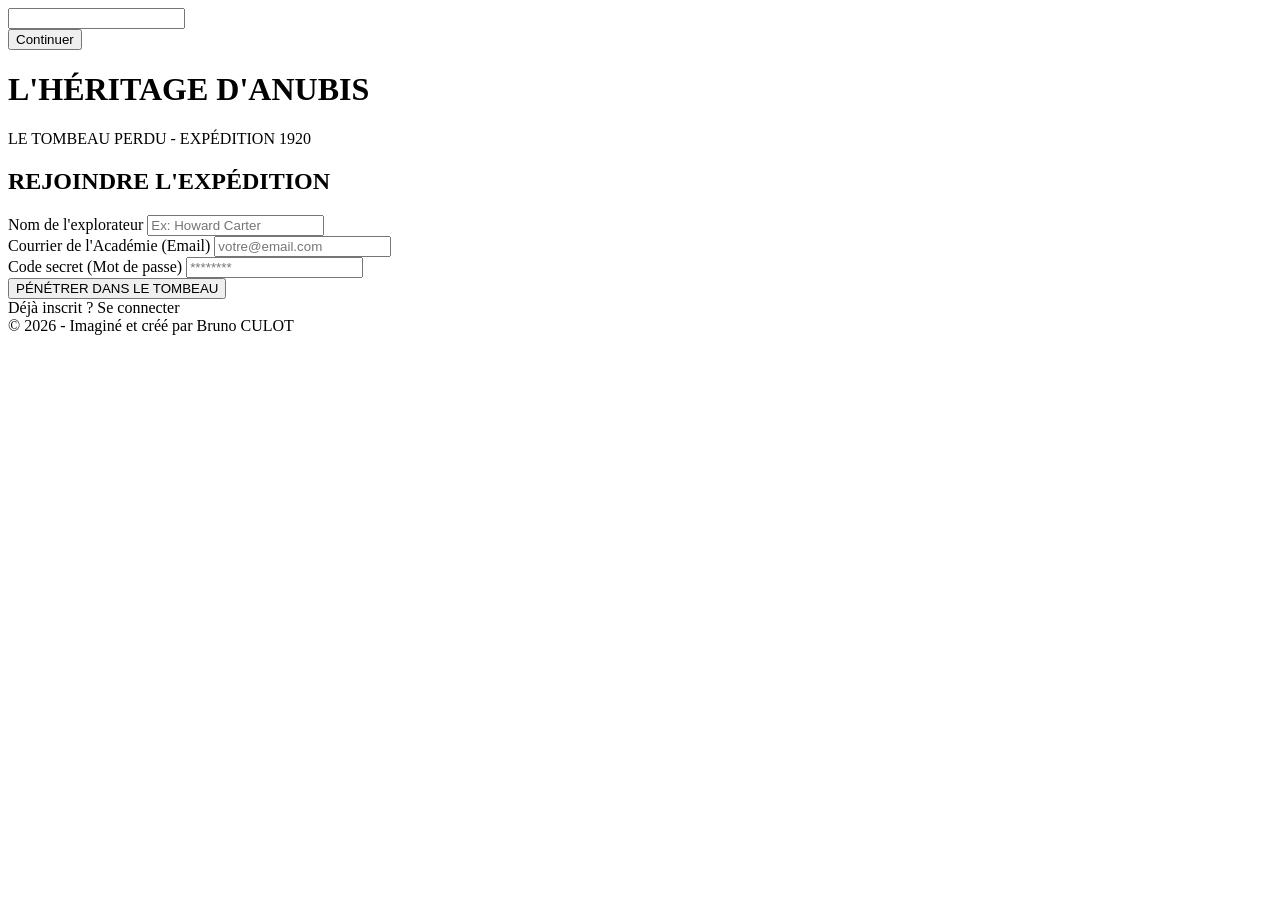
==== index.html @ 33ebf64b "Add files via upload" ====
<!DOCTYPE html>
<html lang="fr">
<head>
    <meta charset="UTF-8">
    <meta name="viewport" content="width=device-width, initial-scale=1.0">
    <title>L'Héritage d'Anubis - Accueil</title>
    <!-- On garde les mêmes polices "Cinzel" et "Crimson" qui vont très bien avec l'Égypte -->
    <link href="https://fonts.googleapis.com/css2?family=Cinzel:wght@400;700&family=Crimson+Text&display=swap" rel="stylesheet">
    <link rel="stylesheet" href="css/style.css">
</head>
<body>
    <div class="bg-accueil"></div> <!-- On mettra une image de pyramide/temple ici plus tard -->
    <div class="bg-overlay"></div>

    <!-- MODALE PARCHEMIN -->
    <div id="custom-modal" class="modal-overlay">
        <div class="modal-content">
            <div id="modal-text"></div>
            <div id="modal-input-area">
                <input type="text" id="modal-input-field">
            </div>
            <button id="modal-btn" class="btn-modal">Continuer</button>
        </div>
    </div>

    <div class="container">
        <div class="header-titles">
            <h1>L'HÉRITAGE D'ANUBIS</h1>
            <div class="subtitle">LE TOMBEAU PERDU - EXPÉDITION 1920</div>
        </div>

        <div class="auth-card">
            <h2 id="form-title">REJOINDRE L'EXPÉDITION</h2>
            <div class="input-group" id="group-pseudo">
                <label>Nom de l'explorateur</label>
                <input type="text" id="pseudo" placeholder="Ex: Howard Carter">
            </div>
            <div class="input-group">
                <label>Courrier de l'Académie (Email)</label>
                <input type="email" id="email" placeholder="votre@email.com">
            </div>
            <div class="input-group">
                <label>Code secret (Mot de passe)</label>
                <input type="password" id="password" placeholder="********">
            </div>
            <button class="btn-main" id="submit-auth">PÉNÉTRER DANS LE TOMBEAU</button>
            <div class="toggle-auth" id="toggle-link">Déjà inscrit ? Se connecter</div>
        </div>
        
        <div class="credits">© 2026 - Imaginé et créé par Bruno CULOT</div>
    </div>

    <script type="module" src="js/auth.js"></script>
</body>
</html>
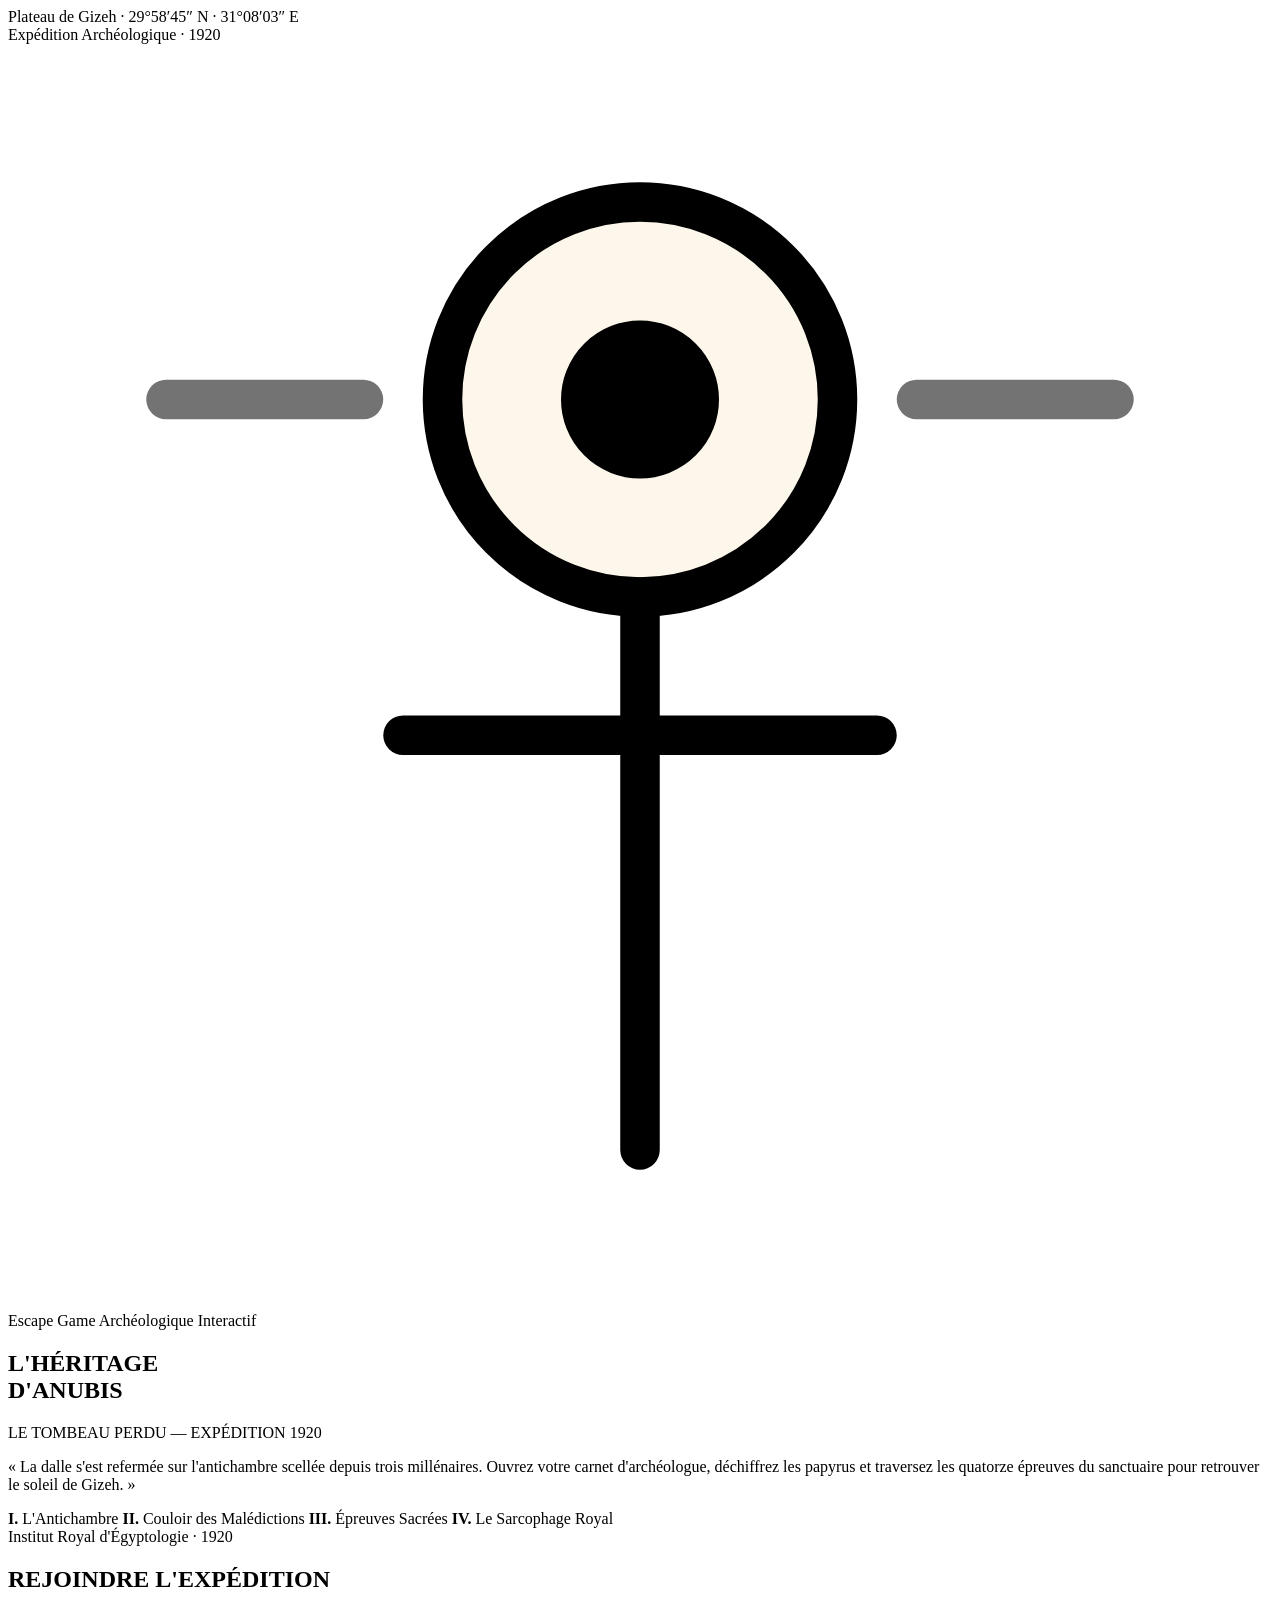
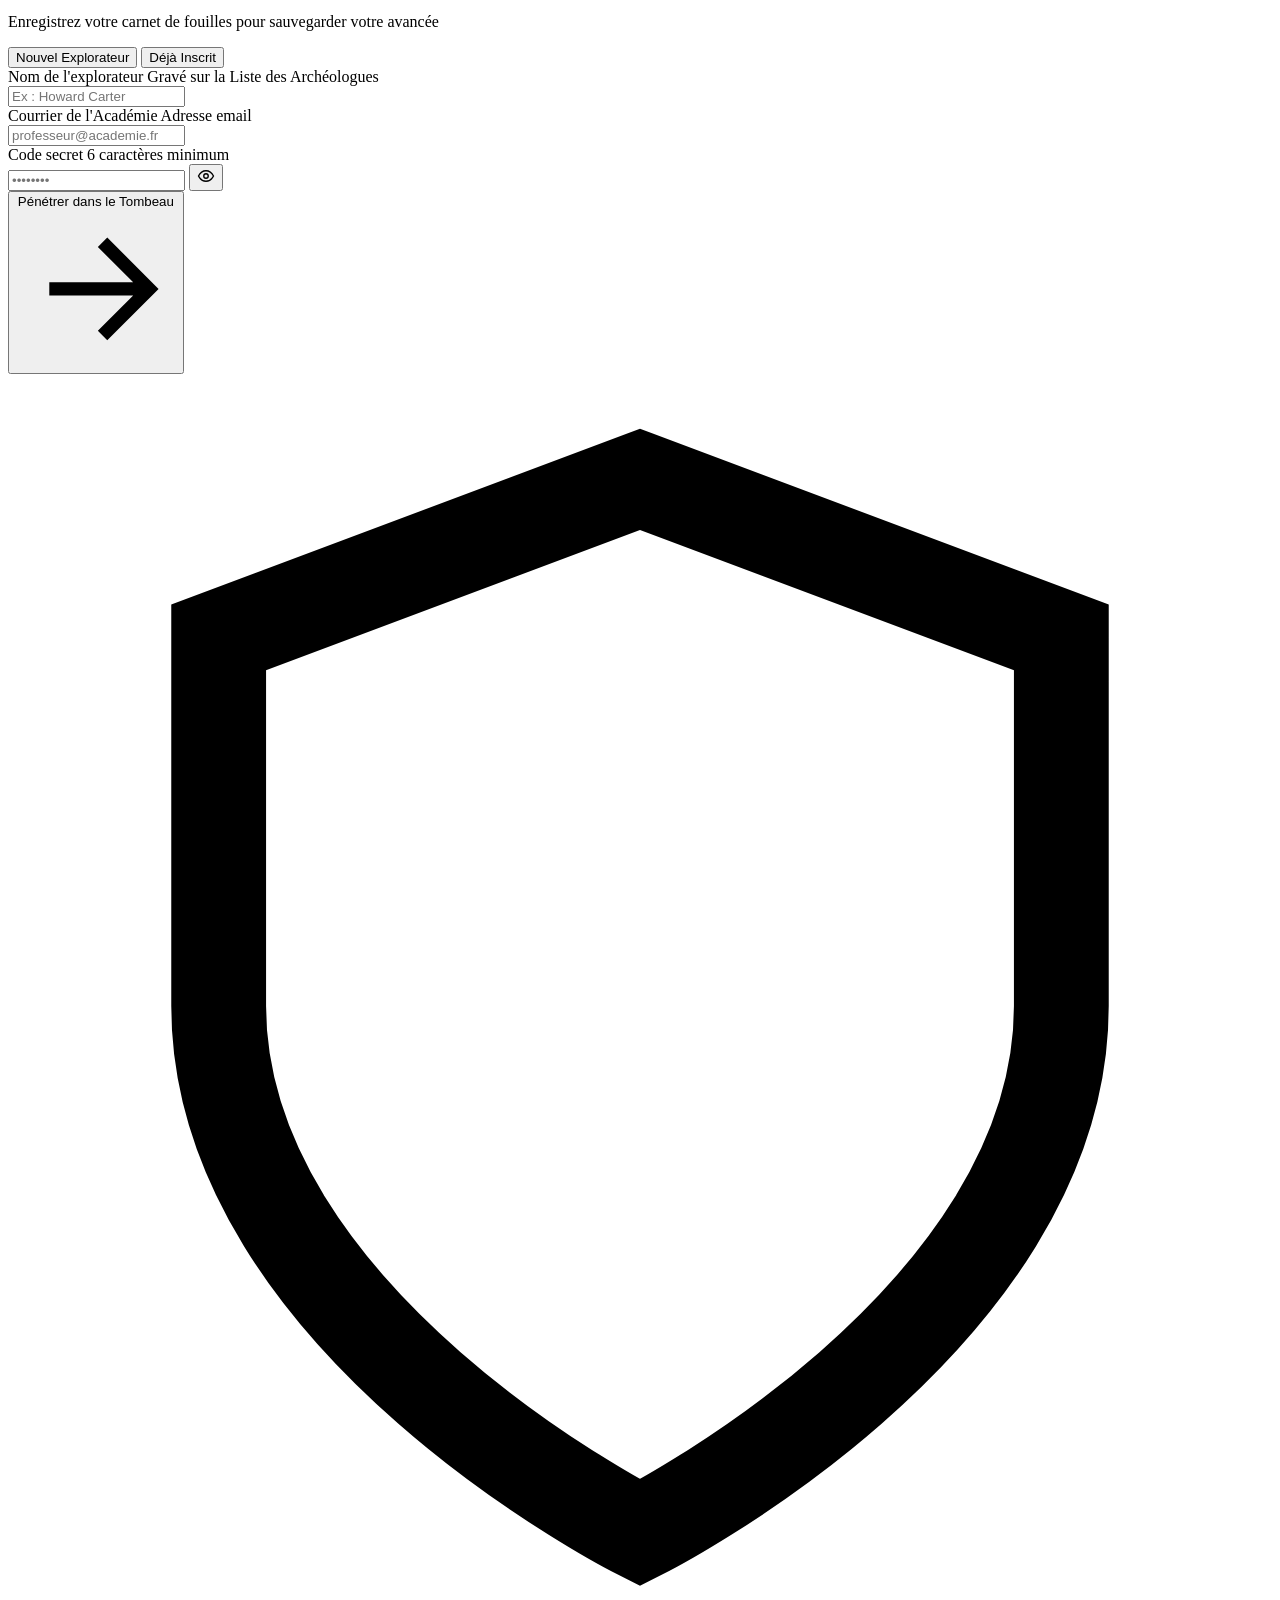
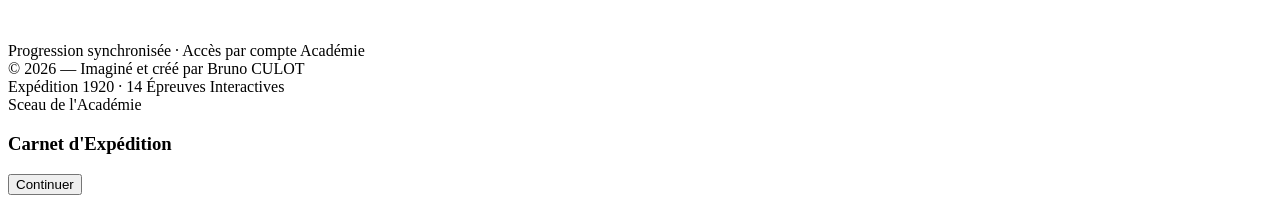
==== commit d5308049: "Add files via upload" ====
--- a/index.html
+++ b/index.html
@@ -1,55 +1,163 @@
 <!DOCTYPE html>
 <html lang="fr">
 <head>
-    <meta charset="UTF-8">
-    <meta name="viewport" content="width=device-width, initial-scale=1.0">
-    <title>L'Héritage d'Anubis - Accueil</title>
-    <!-- On garde les mêmes polices "Cinzel" et "Crimson" qui vont très bien avec l'Égypte -->
-    <link href="https://fonts.googleapis.com/css2?family=Cinzel:wght@400;700&family=Crimson+Text&display=swap" rel="stylesheet">
-    <link rel="stylesheet" href="css/style.css">
+  <meta charset="UTF-8" />
+  <meta name="viewport" content="width=device-width, initial-scale=1.0" />
+  <title>L'Héritage d'Anubis — Le Tombeau Perdu (Expédition 1920)</title>
+  <link rel="icon" href="favicon.ico" />
+  <link rel="preconnect" href="https://fonts.googleapis.com" />
+  <link rel="preconnect" href="https://fonts.gstatic.com" crossorigin />
+  <link href="https://fonts.googleapis.com/css2?family=Cinzel:wght@500;600;700&family=Cormorant+Garamond:ital,wght@0,400;0,600;1,400;1,600&family=DM+Sans:wght@400;500;600;700&display=swap" rel="stylesheet" />
+  <link rel="stylesheet" href="css/theme.css" />
+  <link rel="stylesheet" href="css/auth.css" />
 </head>
-<body>
-    <div class="bg-accueil"></div> <!-- On mettra une image de pyramide/temple ici plus tard -->
-    <div class="bg-overlay"></div>
+<body class="auth-page">
+  <div class="auth-bg-photo" aria-hidden="true"></div>
+  <div class="auth-bg-wash" aria-hidden="true"></div>
 
-    <!-- MODALE PARCHEMIN -->
-    <div id="custom-modal" class="modal-overlay">
-        <div class="modal-content">
-            <div id="modal-text"></div>
-            <div id="modal-input-area">
-                <input type="text" id="modal-input-field">
-            </div>
-            <button id="modal-btn" class="btn-modal">Continuer</button>
-        </div>
-    </div>
+  <div class="auth-stage">
+    <header class="auth-topbar">
+      <div class="auth-coords">
+        <span class="dot"></span>
+        <span>Plateau de Gizeh · 29°58′45″ N · 31°08′03″ E</span>
+      </div>
+      <div class="auth-coords">
+        <span>Expédition Archéologique · 1920</span>
+      </div>
+    </header>
 
-    <div class="container">
-        <div class="header-titles">
-            <h1>L'HÉRITAGE D'ANUBIS</h1>
-            <div class="subtitle">LE TOMBEAU PERDU - EXPÉDITION 1920</div>
+    <main class="auth-main">
+      <section class="hero-editorial">
+        <div class="hero-emblem-row">
+          <!-- Emblème géométrique : Ankh & Disque Solaire -->
+          <svg class="ankh-emblem" viewBox="0 0 64 64" fill="none" stroke="currentColor" stroke-width="2" aria-hidden="true">
+            <circle cx="32" cy="18" r="10" fill="rgba(235,197,107,0.14)" />
+            <path d="M32 28v28M20 35h24" stroke-linecap="round" />
+            <path d="M8 18h10M46 18h10" stroke-opacity="0.55" stroke-linecap="round" />
+            <circle cx="32" cy="18" r="3" fill="currentColor" />
+          </svg>
+          <span class="hero-kicker">Escape Game Archéologique Interactif</span>
         </div>
 
-        <div class="auth-card">
-            <h2 id="form-title">REJOINDRE L'EXPÉDITION</h2>
-            <div class="input-group" id="group-pseudo">
-                <label>Nom de l'explorateur</label>
-                <input type="text" id="pseudo" placeholder="Ex: Howard Carter">
+        <h1 class="hero-title">L'HÉRITAGE<br />D'ANUBIS</h1>
+        <p class="hero-subtitle">LE TOMBEAU PERDU — EXPÉDITION 1920</p>
+
+        <p class="hero-lead">
+          « La dalle s'est refermée sur l'antichambre scellée depuis trois millénaires.
+          Ouvrez votre carnet d'archéologue, déchiffrez les papyrus et traversez les quatorze épreuves du sanctuaire pour retrouver le soleil de Gizeh. »
+        </p>
+
+        <div class="hero-zones-preview" aria-label="Les 4 chapitres du tombeau">
+          <span class="zone-pill"><strong>I.</strong> L'Antichambre</span>
+          <span class="zone-pill"><strong>II.</strong> Couloir des Malédictions</span>
+          <span class="zone-pill"><strong>III.</strong> Épreuves Sacrées</span>
+          <span class="zone-pill"><strong>IV.</strong> Le Sarcophage Royal</span>
+        </div>
+      </section>
+
+      <!-- Carnet d'Accréditation Archéologique (Connexion obligatoire Firebase) -->
+      <section class="accreditation-card papyrus-surface cartouche-frame" aria-labelledby="form-title">
+        <span class="card-corner tl" aria-hidden="true"></span>
+        <span class="card-corner tr" aria-hidden="true"></span>
+        <span class="card-corner bl" aria-hidden="true"></span>
+        <span class="card-corner br" aria-hidden="true"></span>
+
+        <div class="card-stamp-header">
+          <div class="folio-tag">Institut Royal d'Égyptologie · 1920</div>
+          <h2 id="form-title">REJOINDRE L'EXPÉDITION</h2>
+          <p id="form-subtitle">Enregistrez votre carnet de fouilles pour sauvegarder votre avancée</p>
+        </div>
+
+        <div class="auth-tabs" role="tablist">
+          <button type="button" class="auth-tab is-active" id="tab-register" role="tab" aria-selected="true">
+            Nouvel Explorateur
+          </button>
+          <button type="button" class="auth-tab" id="tab-login" role="tab" aria-selected="false">
+            Déjà Inscrit
+          </button>
+        </div>
+
+        <form id="auth-form" novalidate>
+          <div id="group-pseudo" class="field-group">
+            <label for="pseudo">
+              <span>Nom de l'explorateur</span>
+              <span class="field-hint">Gravé sur la Liste des Archéologues</span>
+            </label>
+            <div class="input-wrap">
+              <input type="text" id="pseudo" class="field-input" placeholder="Ex : Howard Carter" autocomplete="nickname" />
             </div>
-            <div class="input-group">
-                <label>Courrier de l'Académie (Email)</label>
-                <input type="email" id="email" placeholder="votre@email.com">
+          </div>
+
+          <div class="field-group">
+            <label for="email">
+              <span>Courrier de l'Académie</span>
+              <span class="field-hint">Adresse email</span>
+            </label>
+            <div class="input-wrap">
+              <input type="email" id="email" class="field-input" placeholder="professeur@academie.fr" autocomplete="email" required />
             </div>
-            <div class="input-group">
-                <label>Code secret (Mot de passe)</label>
-                <input type="password" id="password" placeholder="********">
+          </div>
+
+          <div class="field-group">
+            <label for="password">
+              <span>Code secret</span>
+              <span class="field-hint">6 caractères minimum</span>
+            </label>
+            <div class="input-wrap">
+              <input type="password" id="password" class="field-input has-toggle" placeholder="••••••••" autocomplete="current-password" required />
+              <button type="button" class="password-toggle" id="toggle-password" aria-label="Afficher ou masquer le mot de passe">
+                <svg viewBox="0 0 24 24" fill="none" stroke="currentColor" stroke-width="1.8" width="18" height="18">
+                  <path d="M2 12s3.5-7 10-7 10 7 10 7-3.5 7-10 7-10-7-10-7Z" />
+                  <circle cx="12" cy="12" r="3" />
+                </svg>
+              </button>
             </div>
-            <button class="btn-main" id="submit-auth">PÉNÉTRER DANS LE TOMBEAU</button>
-            <div class="toggle-auth" id="toggle-link">Déjà inscrit ? Se connecter</div>
+          </div>
+
+          <div id="auth-feedback" class="auth-feedback" role="alert"></div>
+
+          <button type="submit" class="btn-lapis submit-btn-full" id="submit-auth">
+            <span>Pénétrer dans le Tombeau</span>
+            <svg viewBox="0 0 24 24" fill="none" stroke="currentColor" stroke-width="2">
+              <path d="M5 12h14M13 5l7 7-7 7" />
+            </svg>
+          </button>
+        </form>
+
+        <div class="auth-footer-note">
+          <svg viewBox="0 0 24 24" fill="none" stroke="currentColor" stroke-width="1.8">
+            <path d="M12 22s8-4 8-10V5l-8-3-8 3v7c0 6 8 10 8 10Z" />
+          </svg>
+          <span>Progression synchronisée · Accès par compte Académie</span>
         </div>
-        
-        <div class="credits">© 2026 - Imaginé et créé par Bruno CULOT</div>
+      </section>
+    </main>
+
+    <footer class="auth-bottombar">
+      <div class="auth-credits">© 2026 — Imaginé et créé par Bruno CULOT</div>
+      <div class="auth-badge-photo">Expédition 1920 · 14 Épreuves Interactives</div>
+    </footer>
+  </div>
+
+  <!-- Modale papyrus d'accueil -->
+  <div id="custom-modal" class="modal-backdrop" role="dialog" aria-modal="true" aria-labelledby="modal-title-text">
+    <div class="papyrus-modal papyrus-surface cartouche-frame">
+      <div class="modal-header-tag">
+        <span id="modal-kicker" class="folio-tag">Sceau de l'Académie</span>
+      </div>
+      <h3 class="modal-title" id="modal-title-text">Carnet d'Expédition</h3>
+      <div class="modal-body-row stacked">
+        <div id="modal-thumb-wrap" class="modal-thumb-wrap" style="display:none;">
+          <img id="modal-illustration" src="" alt="Archive" />
+        </div>
+        <div id="modal-text" class="modal-prose"></div>
+      </div>
+      <div class="modal-actions">
+        <button type="button" id="modal-btn" class="btn-lapis">Continuer</button>
+      </div>
     </div>
+  </div>
 
-    <script type="module" src="js/auth.js"></script>
+  <script type="module" src="js/auth.js"></script>
 </body>
-</html>+</html>
